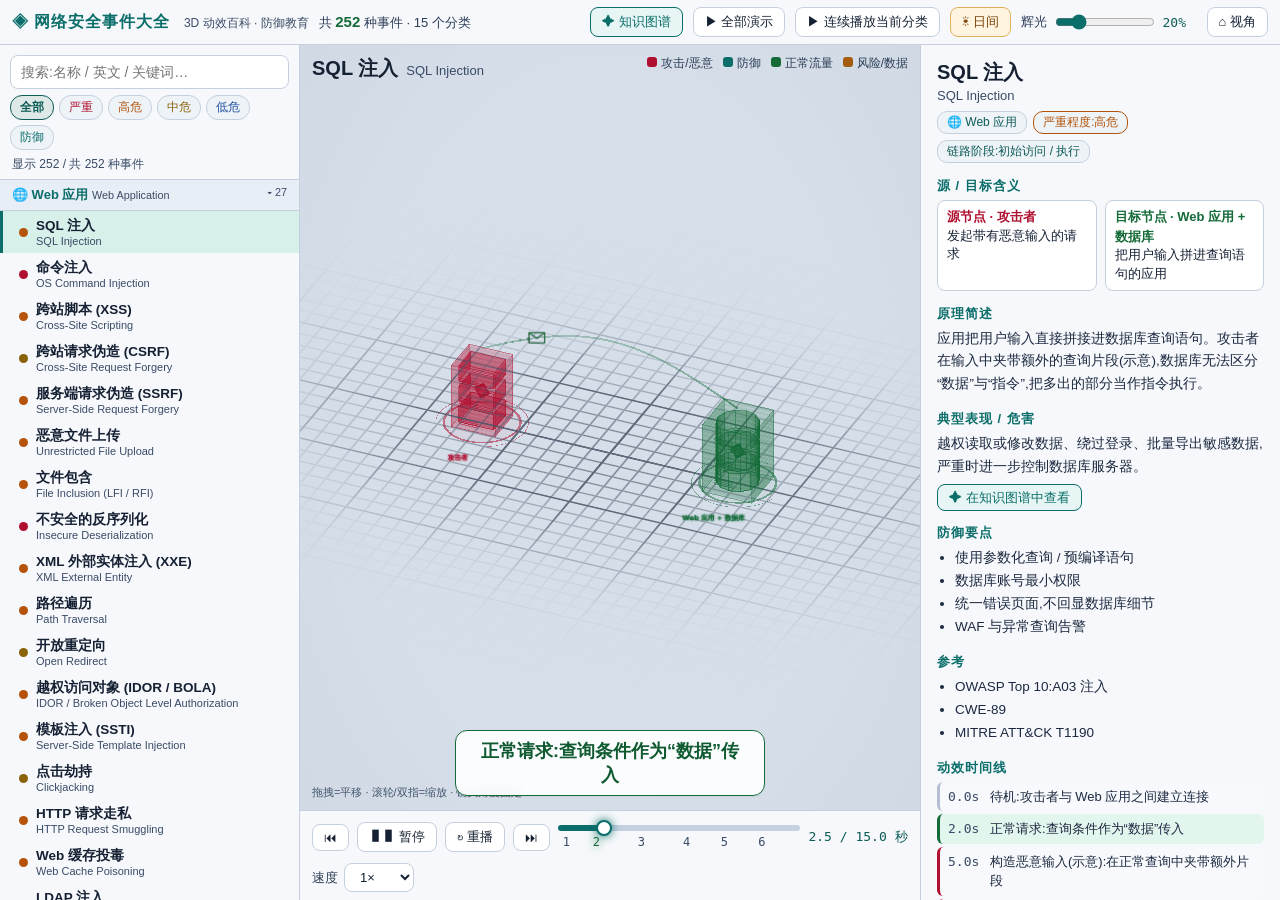
==== index.html @ c1c753a6 "Publish security encyclopedia site for GitHub Pages Offline Three.js encyclopedia (252 events) and k" ====
<!DOCTYPE html>
<html lang="zh-CN">
<head>
<meta charset="utf-8">
<meta name="viewport" content="width=device-width,initial-scale=1">
<link rel="icon" href="data:,">
<script>(function(){var t;try{t=localStorage.getItem('sec-theme')}catch(e){}if(t!=='light'&&t!=='dark'){try{t=matchMedia('(prefers-color-scheme: light)').matches?'light':'dark'}catch(e){t='dark'}}document.documentElement.setAttribute('data-theme',t)})();</script>
<title>网络安全事件大全 · 3D 动效百科</title>
<link rel="stylesheet" href="css/app.css?v=db5f9332">
</head>
<body>
<div id="app">
  <header>
    <div class="brand">◈ 网络安全事件大全 <small>3D 动效百科 · 防御教育</small></div>
    <div class="hstat" id="total"></div>
    <div class="grow"></div>
    <a class="navbtn" id="bGraph" href="graph.html" title="打开知识图谱:事件、攻击链、防守措施之间的关系">✦ 知识图谱</a>
    <button id="bAll" title="按列表顺序连续演示所有(筛选后的)事件">▶ 全部演示</button>
    <button id="bCat" title="连续播放当前所在分类的全部事件">▶ 连续播放当前分类</button>
    <button id="bTheme" type="button" title="当前夜间,点击切换到日间" aria-pressed="false">☾ 夜间</button>
    <label class="bl" title="全局辉光强度,默认 20%">辉光 <input id="bloom" autocomplete="off" type="range" min="0" max="100" step="1" value="20"><span id="bloomV">20%</span></label>
    <button id="bHome" title="恢复默认视角(镜头角度固定,可平移/缩放)">⌂ 视角</button>
  </header>
  <main>
    <aside id="left">
      <input id="q" type="search" placeholder="搜索:名称 / 英文 / 关键词…" autocomplete="off">
      <div id="sevs" class="chips"></div>
      <div id="cnt"></div>
      <div id="list"></div>
    </aside>
    <section id="center">
      <div id="stage"><canvas id="cv"></canvas>
        <div id="title"></div><div id="legend"><span><i class="atk"></i>攻击/恶意</span><span><i class="def"></i>防御</span><span><i class="ok"></i>正常流量</span><span><i class="warn"></i>风险/数据</span></div>
        <div id="hint">拖拽=平移 · 滚轮/双指=缩放 · 镜头角度固定</div><div id="cap"></div><div id="nodata"></div><div id="stnote"></div></div>
      <div id="ctl">
        <button id="bPrev" title="上一个事件 ([)">⏮</button>
        <button id="bPlay">❚❚ 暂停</button>
        <button id="bReplay">↻ 重播</button>
        <button id="bNext" title="下一个事件 (])">⏭</button>
        <div id="scrubWrap"><input id="scrub" autocomplete="off" type="range" min="0" max="1000" step="1" value="0"><div id="ticks"></div></div>
        <div id="tm">0.0 / 0.0 秒</div>
        <label class="bl">速度 <select id="speed" autocomplete="off"><option value="0.5">0.5×</option><option value="1" selected>1×</option><option value="1.5">1.5×</option><option value="2">2×</option><option value="3">3×</option></select></label>
        <div id="mode"></div>
      </div>
    </section>
    <aside id="detail"></aside>
  </main>
</div>
<script src="lib/three.bundle.js?v=ebfe9ba7"></script>
<script src="js/core.js?v=109ca2f6"></script>
<script src="js/prims.js?v=3e8d2f68"></script>
<script src="js/stage.js?v=00cfe2a3"></script>
<script src="data/cats.js?v=8409915d"></script>
<script src="data/schemes.js?v=8aa00a9e"></script>
<script src="data/schemes2.js?v=593a21cf"></script>
<script src="data/events-web.js?v=61dd27e4"></script>
<script src="data/events-net.js?v=aa576f40"></script>
<script src="data/events-host.js?v=6bc7ca82"></script>
<script src="data/events-iam.js?v=bb058e12"></script>
<script src="data/events-data.js?v=ba1b6ab3"></script>
<script src="data/events-cloud.js?v=4bb254eb"></script>
<script src="data/events-supply.js?v=dc6a4a79"></script>
<script src="data/events-mal.js?v=3850a72c"></script>
<script src="data/events-social.js?v=c982fb71"></script>
<script src="data/events-phys.js?v=ed2d6506"></script>
<script src="data/events-ext.js?v=c9924ac1"></script>
<script src="data/events-def.js?v=f7b6187c"></script>
<!--NEWEVENTS-->
<script src="data/events-new-ai.js?v=abe1772a"></script>
<script src="data/events-new-ai2.js?v=0f9c3b27"></script>
<script src="data/events-new-cloud.js?v=a2f6a455"></script>
<script src="data/events-new-cloud2.js?v=32ab3d2d"></script>
<script src="data/events-new-data.js?v=3c5e7b96"></script>
<script src="data/events-new-def.js?v=eb27bd5a"></script>
<script src="data/events-new-def2.js?v=16a28c69"></script>
<script src="data/events-new-ext.js?v=43191d41"></script>
<script src="data/events-new-fin.js?v=cb1f6fd4"></script>
<script src="data/events-new-fin2.js?v=125f478d"></script>
<script src="data/events-new-host.js?v=8c5f0060"></script>
<script src="data/events-new-host2.js?v=2a9ceafb"></script>
<script src="data/events-new-iam.js?v=e54e8b39"></script>
<script src="data/events-new-mal.js?v=7ca8ab10"></script>
<script src="data/events-new-net.js?v=44b6d0bb"></script>
<script src="data/events-new-net2.js?v=8e50277e"></script>
<script src="data/events-new-phys2.js?v=c5d9fb3d"></script>
<script src="data/events-new-social.js?v=131e1871"></script>
<script src="data/events-new-supply.js?v=2919c8de"></script>
<script src="data/events-new-web.js?v=e443692b"></script>
<script src="data/events-new-web2.js?v=45ce0a40"></script>
<script src="js/theme.js?v=69e90e94"></script>
<script src="js/app.js?v=1e4d242b"></script>
</body>
</html>
---- css/app.css ----
:root{
  --bg:#0b1020;--panel:#0d142a;--line:#24305a;--red:#ff4d5e;--cyan:#2ee6d6;--green:#7dffb0;--amber:#ffb04d;--dim:#7d8bb0;--txt:#e6f0ff;
  --txt2:#d3def5;--muted:#b6c4e6;--faint:#5f7098;--accent:#cfe;--ctrl:#141d3a;--ctrl-txt:#d8e6ff;--field:#0a1126;
  --chip:#101937;--chip-txt:#b6c4e6;--hover:#121c3b;--on:#133040;--cat:#0f1833;--nav-bg:#10243a;
  --cap-bg:rgba(9,14,32,.7);--cap-txt:#fff;--scrub-rest:#26335f;--tick:#2a3560;--tl:#0a1126;--tl-act:#112b30;
  --note:#5f6d92;--nodata:rgba(11,16,32,.88);--warn-bg:#1a1426;--warn-txt:#ffd9a8;--badge:#101937;--h2:#fff;
  --title-glow:0 0 12px rgba(46,230,214,.5);--brand-glow:0 0 10px rgba(46,230,214,.5);
  --btn-on:linear-gradient(180deg,#123a44,#0f2a36);
  --sev-c:#ff5d7a;--sev-h:#ff9a4d;--sev-m:#ffd24d;--sev-l:#7fb2ff;--sev-n:#2ee6d6;
  --g-event:#ff4d5e;--g-defense:#2ee6d6;--g-category:#8fa8ff;--g-stage:#b69cff;--g-asset:#ffb04d;--g-measure:#7dffb0;--g-ref:#a9b8dc;
  --c-event:#ff6b7a;--c-defense:#2ee6d6;--c-category:#8fa8ff;--c-stage:#b69cff;--c-asset:#ffb04d;--c-measure:#7dffb0;--c-ref:#a9b8dc;
  --e-belongs:#5f77c9;--e-stage:#b69cff;--e-asset:#ffb04d;--e-mitigate:#2ee6d6;--e-chain:#ff4d5e;--e-similar:#ffd24d;--e-measure:#7dffb0;--e-ref:#a9b8dc;
  --g-text:#e6f0ff;--g-text2:#c5d3f3;--g-halo:rgba(10,16,32,.92);--g-gap:#ffb04d;--g-sel:#ffffff;--g-defstroke:#d8fff9;
  --nb-e:#ff9aa5;--nb-d:#8ff3ea;--tip:rgba(13,20,42,.95);
  --gcenter:radial-gradient(ellipse at 50% 40%,#101a38 0%,#0a1020 70%);
  --panel-shadow:6px 0 24px rgba(0,0,0,.5);
  --sb-track:#0a1126;--sb-thumb:rgba(46,230,214,.34);--sb-thumb-hover:rgba(46,230,214,.72);--sb-active:rgba(125,255,176,.85);
  color-scheme:dark;
}
*{box-sizing:border-box}
html,body{margin:0;height:100%;background:var(--bg);color:var(--txt);font-family:"Noto Sans CJK SC","Noto Sans SC","Microsoft YaHei","PingFang SC","Hiragino Sans GB","WenQuanYi Micro Hei","Segoe UI",sans-serif;overflow:hidden;font-size:14px}
#app{display:flex;flex-direction:column;height:100%}
header{display:flex;align-items:center;gap:10px;padding:7px 12px;border-bottom:1px solid var(--line);background:var(--panel);flex:0 0 auto;flex-wrap:wrap}
.brand{font-weight:700;letter-spacing:1px;color:var(--cyan);text-shadow:var(--brand-glow);font-size:16px;white-space:nowrap}.brand small{color:var(--dim);font-weight:400;font-size:12px;margin-left:8px;letter-spacing:0;text-shadow:none}
.hstat{font-size:13px;color:var(--muted)}.hstat b{color:var(--green);font-size:15px}
.grow{flex:1}
button,select{font:inherit;color:var(--ctrl-txt);background:var(--ctrl);border:1px solid var(--line);border-radius:8px;padding:5px 11px;cursor:pointer;transition:.15s;font-size:13px}
button:hover,select:hover{border-color:var(--cyan);box-shadow:0 0 10px rgba(46,230,214,.3)}
button.on{background:var(--btn-on);border-color:var(--cyan);box-shadow:0 0 12px rgba(46,230,214,.4) inset}
label.bl{display:flex;align-items:center;gap:6px;font-size:13px;color:var(--muted);white-space:nowrap}label.bl input{width:100px;accent-color:var(--cyan)}label.bl span{min-width:34px;font-family:Consolas,monospace;color:var(--accent)}
main{flex:1 1 auto;min-height:0;display:grid;grid-template-columns:300px minmax(0,1fr) 360px}
aside{background:var(--panel);overflow:auto;min-height:0}
#left{border-right:1px solid var(--line);display:flex;flex-direction:column}
#detail{border-left:1px solid var(--line);padding:14px 16px 24px}
#q{margin:10px 10px 6px;padding:8px 10px;border-radius:8px;border:1px solid var(--line);background:var(--field);color:var(--txt);font:inherit;outline:none}
#q:focus{border-color:var(--cyan)}
.chips{display:flex;flex-wrap:wrap;gap:5px;padding:0 10px 6px}
.chip{padding:3px 9px;border-radius:12px;font-size:12px;border:1px solid var(--line);background:var(--chip);cursor:pointer;user-select:none;color:var(--chip-txt)}
.chip.on{color:#fff;border-color:currentColor;box-shadow:0 0 8px currentColor inset}
.chip[data-s=critical]{color:var(--sev-c)}.chip[data-s=high]{color:var(--sev-h)}.chip[data-s=medium]{color:var(--sev-m)}.chip[data-s=low]{color:var(--sev-l)}.chip[data-s=none]{color:var(--sev-n)}.chip[data-s=all]{color:var(--accent)}
#cnt{padding:0 12px 6px;font-size:12px;color:var(--dim)}
#list{flex:1;overflow:auto;padding-bottom:20px}
.cat{position:sticky;top:0;background:var(--cat);padding:6px 12px;font-weight:700;color:var(--accent);cursor:pointer;border-top:1px solid var(--line);border-bottom:1px solid var(--line);display:flex;justify-content:space-between;z-index:2;font-size:13px}
.cat small{color:var(--dim);font-weight:400}
.cat.cur{color:var(--cyan)}
.it{padding:6px 12px 6px 16px;cursor:pointer;display:flex;gap:8px;align-items:center;border-left:3px solid transparent}
.it:hover{background:var(--hover)}.it.on{background:var(--on);border-left-color:var(--cyan)}
.it .nm{flex:1;min-width:0}.it .nm b{display:block;font-weight:600;font-size:13.5px;white-space:nowrap;overflow:hidden;text-overflow:ellipsis}.it .nm i{display:block;font-style:normal;font-size:11px;color:var(--dim);white-space:nowrap;overflow:hidden;text-overflow:ellipsis}
.sv{width:9px;height:9px;border-radius:50%;flex:0 0 auto}
.sv.critical{background:var(--sev-c);box-shadow:0 0 6px var(--sev-c)}.sv.high{background:var(--sev-h);box-shadow:0 0 6px var(--sev-h)}.sv.medium{background:var(--sev-m);box-shadow:0 0 6px var(--sev-m)}.sv.low{background:var(--sev-l);box-shadow:0 0 6px var(--sev-l)}.sv.none{background:var(--sev-n);box-shadow:0 0 6px var(--sev-n)}
#center{display:flex;flex-direction:column;min-width:0;min-height:0}
#stage{flex:1 1 auto;min-height:0;position:relative;overflow:hidden}
canvas#cv{position:absolute;inset:0;width:100%;height:100%;display:block;touch-action:none;cursor:grab}canvas#cv:active{cursor:grabbing}
#title{position:absolute;left:12px;top:10px;pointer-events:none}
#title b{font-size:20px;text-shadow:var(--title-glow)}#title span{color:var(--dim);font-size:13px;margin-left:8px}
#legend{position:absolute;right:12px;top:10px;display:flex;gap:10px;font-size:12px;color:var(--muted);pointer-events:none}#legend i{display:inline-block;width:10px;height:10px;border-radius:3px;margin-right:4px;box-shadow:0 0 6px currentColor}#legend i.atk{background:var(--red)}#legend i.def{background:var(--cyan)}#legend i.ok{background:var(--green)}#legend i.warn{background:var(--amber)}
#hint{position:absolute;left:12px;bottom:10px;font-size:11px;color:var(--faint);pointer-events:none}
#cap{position:absolute;left:50%;bottom:14px;transform:translateX(-50%);max-width:88%;padding:8px 20px;border-radius:12px;background:var(--cap-bg);border:1px solid rgba(46,230,214,.35);font-size:18px;font-weight:600;color:var(--cap-txt);pointer-events:none;text-align:center;backdrop-filter:blur(4px)}
#cap.atk{border-color:rgba(255,77,94,.55);text-shadow:0 0 12px rgba(255,77,94,.5)}#cap.def{border-color:rgba(46,230,214,.6);text-shadow:0 0 12px rgba(46,230,214,.5)}#cap.warn{border-color:rgba(255,176,77,.6)}#cap.ok{border-color:rgba(125,255,176,.45)}
#nodata{position:absolute;inset:0;display:none;align-items:center;justify-content:center;color:var(--dim);font-size:16px;background:var(--nodata);z-index:6}#nodata .nd{max-width:560px;padding:18px 22px;border:1px solid var(--amber);border-radius:10px;color:var(--warn-txt);line-height:1.7;background:var(--warn-bg)}
#stnote{position:absolute;left:12px;top:46px;display:none;font-size:12px;color:var(--warn-txt);background:var(--warn-bg);border:1px solid var(--amber);border-radius:8px;padding:5px 10px;z-index:5;max-width:70%}
#ctl{display:flex;align-items:center;gap:8px;flex-wrap:wrap;padding:8px 12px;border-top:1px solid var(--line);background:var(--panel);flex:0 0 auto}
#scrubWrap{flex:1 1 220px;position:relative;min-width:160px;height:36px}
#scrub{width:100%;margin:0;-webkit-appearance:none;appearance:none;height:6px;border-radius:4px;background:linear-gradient(90deg,var(--cyan) var(--p,0%),var(--scrub-rest) var(--p,0%));outline:none;position:absolute;top:6px;left:0}
#scrub::-webkit-slider-thumb{-webkit-appearance:none;width:16px;height:16px;border-radius:50%;background:#fff;box-shadow:0 0 10px var(--cyan);border:2px solid var(--cyan);cursor:pointer}
#scrub::-moz-range-thumb{width:14px;height:14px;border-radius:50%;background:#fff;border:2px solid var(--cyan);cursor:pointer}
#ticks{position:absolute;left:8px;right:8px;top:16px;height:18px}
#ticks span{position:absolute;transform:translateX(-50%);font-size:12px;color:var(--dim);cursor:pointer;padding:0 3px;font-family:Consolas,monospace}
#ticks span.act{color:var(--green);text-shadow:0 0 8px var(--green)}
#tm{font-family:Consolas,"DejaVu Sans Mono",monospace;font-size:13px;color:var(--accent);min-width:100px;text-align:center}
#mode{font-size:12px;color:var(--amber);min-width:90px}
#detail h2{margin:0 0 2px;font-size:20px;color:var(--h2)}#detail .en{color:var(--dim);font-size:13px;margin-bottom:8px}
.badges{display:flex;flex-wrap:wrap;gap:6px;margin-bottom:10px}.badge{font-size:12px;padding:2px 9px;border-radius:10px;border:1px solid var(--line);background:var(--badge);color:var(--accent)}
.badge.sev-critical{color:var(--sev-c);border-color:var(--sev-c)}.badge.sev-high{color:var(--sev-h);border-color:var(--sev-h)}.badge.sev-medium{color:var(--sev-m);border-color:var(--sev-m)}.badge.sev-low{color:var(--sev-l);border-color:var(--sev-l)}.badge.sev-none{color:var(--sev-n);border-color:var(--sev-n)}
#detail h3{font-size:13px;color:var(--cyan);margin:14px 0 5px;letter-spacing:1px}
#detail p{margin:0;line-height:1.7;color:var(--txt2);font-size:13.5px}
#detail ul{margin:0;padding-left:18px;line-height:1.7;color:var(--txt2);font-size:13.5px}
.roles{display:grid;grid-template-columns:1fr 1fr;gap:8px}.role{border:1px solid var(--line);border-radius:8px;padding:6px 9px;background:var(--field);font-size:12.5px;line-height:1.5}.role b{display:block;font-size:13px}.role.s b{color:var(--red)}.role.d b{color:var(--green)}
.tl{list-style:none;padding:0!important;margin:0}.tl li{display:flex;gap:8px;padding:5px 8px;border-radius:6px;cursor:pointer;border-left:3px solid var(--tick);margin-bottom:3px;background:var(--tl);font-size:13px;line-height:1.5}.tl li:hover{background:var(--hover)}.tl li.act{border-left-color:var(--green);background:var(--tl-act)}.tl li.atk{border-left-color:var(--red)}.tl li.def{border-left-color:var(--cyan)}.tl li time{color:var(--dim);font-family:Consolas,monospace;min-width:34px}
.note{margin-top:16px;font-size:11.5px;color:var(--note);line-height:1.6}
@media (max-width:1180px){main{grid-template-columns:260px minmax(0,1fr);grid-template-rows:minmax(0,1fr) 38%}#detail{grid-column:1/-1;border-left:0;border-top:1px solid var(--line)}}
@media (max-width:720px){main{grid-template-columns:1fr;grid-template-rows:34% 46% 20%;overflow:auto}#left{border-right:0}#legend{display:none}#cap{font-size:15px}}

a.navbtn{font:inherit;font-size:13px;color:var(--cyan);background:var(--nav-bg);border:1px solid var(--cyan);border-radius:8px;padding:5px 11px;text-decoration:none;white-space:nowrap;transition:.15s}a.navbtn:hover{box-shadow:0 0 10px rgba(46,230,214,.35)}

/* ===== 统一滚动条(index.html 与 graph.html 共用) ===== */
/* Chrome / Edge / Safari:细 8px、轨道与滑块走变量,日间在 html[data-theme=light] 里覆盖 */
*::-webkit-scrollbar{width:8px;height:8px;background:transparent}
*::-webkit-scrollbar-track{background:var(--sb-track);border-radius:8px;box-shadow:inset 0 0 0 1px rgba(36,48,90,.55)}
*::-webkit-scrollbar-thumb{background:var(--sb-thumb);border-radius:8px;border:1px solid transparent;background-clip:padding-box;transition:background .15s}
*::-webkit-scrollbar-thumb:hover{background:var(--sb-thumb-hover);background-clip:padding-box;box-shadow:0 0 8px rgba(46,230,214,.55)}
*::-webkit-scrollbar-thumb:active{background:var(--sb-active);background-clip:padding-box}
*::-webkit-scrollbar-corner{background:transparent}
*::-webkit-scrollbar-button{display:none;width:0;height:0}
/* Firefox 等:标准属性兜底。注意 Chrome 121+ 只要设置了 scrollbar-color 就会忽略上面的 ::-webkit-scrollbar,所以仅在不支持 webkit 伪元素的浏览器里启用 */
@supports not selector(::-webkit-scrollbar){*{scrollbar-width:thin;scrollbar-color:rgba(46,230,214,.5) #0a1126}}

/* ===== 日间模式:html 与 body 都带 data-theme="light"(html 在首屏前就设上,避免闪白/闪黑) ===== */
html[data-theme="light"]{
  --bg:#e7eef6;--panel:#f6f8fb;--line:#c5d0de;--red:#b01030;--cyan:#0b6e6a;--green:#146b38;--amber:#a35d0c;--dim:#3a4b66;--txt:#152033;
  --txt2:#1c2940;--muted:#2c3d56;--faint:#44556e;--accent:#0d5c56;--ctrl:#ffffff;--ctrl-txt:#152033;--field:#ffffff;
  --chip:#eef3f8;--chip-txt:#24344c;--hover:#e4edf6;--on:#d7f0ea;--cat:#e8eef6;--nav-bg:#e7f6f4;
  --cap-bg:rgba(255,255,255,.9);--cap-txt:#152033;--scrub-rest:#c5d0e0;--tick:#b4c0d2;--tl:#f7f9fc;--tl-act:#e3f6ee;
  --note:#4a5b74;--nodata:rgba(231,238,246,.94);--warn-bg:#fff6e8;--warn-txt:#7a4208;--badge:#eef3f8;--h2:#152033;
  --title-glow:none;--brand-glow:none;--btn-on:#d8f4ef;
  --sev-c:#b01030;--sev-h:#b45309;--sev-m:#8a6208;--sev-l:#1e4e9e;--sev-n:#0b6e6a;
  --g-event:#b01030;--g-defense:#0b6e6a;--g-category:#2f4eae;--g-stage:#5c3aa8;--g-asset:#a35d0c;--g-measure:#146b38;--g-ref:#3a4c68;
  --c-event:#b01030;--c-defense:#0b6e6a;--c-category:#2f4eae;--c-stage:#5c3aa8;--c-asset:#a35d0c;--c-measure:#146b38;--c-ref:#3a4c68;
  --e-belongs:#2f4eae;--e-stage:#5c3aa8;--e-asset:#a35d0c;--e-mitigate:#0b6e6a;--e-chain:#b01030;--e-similar:#8a6208;--e-measure:#146b38;--e-ref:#3a4c68;
  --g-text:#152033;--g-text2:#24344c;--g-halo:rgba(246,248,251,.94);--g-gap:#a35d0c;--g-sel:#152033;--g-defstroke:#083f3d;
  --nb-e:#9a1028;--nb-d:#085e5a;--tip:rgba(255,255,255,.97);
  --gcenter:radial-gradient(ellipse at 50% 42%,#f7f9fc 0%,#d5dee9 74%);
  --panel-shadow:6px 0 24px rgba(40,60,90,.16);
  --sb-track:#e3ebf4;--sb-thumb:rgba(11,110,106,.42);--sb-thumb-hover:rgba(11,110,106,.78);--sb-active:rgba(20,107,56,.85);
  color-scheme:light;
}
html[data-theme="light"] body{background:var(--bg);color:var(--txt)}
html[data-theme="light"] button:hover,html[data-theme="light"] select:hover{box-shadow:none}
html[data-theme="light"] button.on{color:#085e5a;box-shadow:none}
html[data-theme="light"] #bTheme.on{background:#fff4e0;color:#7a4208;border-color:#e0b15a;box-shadow:none}
html[data-theme="light"] .chip.on{color:inherit;background:color-mix(in srgb, currentColor 14%, #fff);box-shadow:none;font-weight:700}
html[data-theme="light"] .chip.on[data-s=critical]{color:var(--sev-c)}
html[data-theme="light"] .chip.on[data-s=high]{color:var(--sev-h)}
html[data-theme="light"] .chip.on[data-s=medium]{color:var(--sev-m)}
html[data-theme="light"] .chip.on[data-s=low]{color:var(--sev-l)}
html[data-theme="light"] .chip.on[data-s=none]{color:var(--sev-n)}
html[data-theme="light"] .chip.on[data-s=all]{color:var(--accent)}
html[data-theme="light"] #cap{border-color:#9eb0c6;box-shadow:0 1px 2px rgba(20,40,70,.06)}
html[data-theme="light"] #cap.atk{border-color:var(--red);color:#8e1028;text-shadow:none}
html[data-theme="light"] #cap.def{border-color:var(--cyan);color:#085e5a;text-shadow:none}
html[data-theme="light"] #cap.warn{border-color:var(--amber);color:#7a4208;text-shadow:none}
html[data-theme="light"] #cap.ok{border-color:var(--green);color:#0f5a30;text-shadow:none}
html[data-theme="light"] #legend i{box-shadow:none}
html[data-theme="light"] .sv{box-shadow:none}
html[data-theme="light"] a.navbtn:hover{box-shadow:none}
html[data-theme="light"] #stnote{border-color:var(--amber)}
@supports not selector(::-webkit-scrollbar){
  html[data-theme="light"] *{scrollbar-color:rgba(11,110,106,.55) #e3ebf4}
}
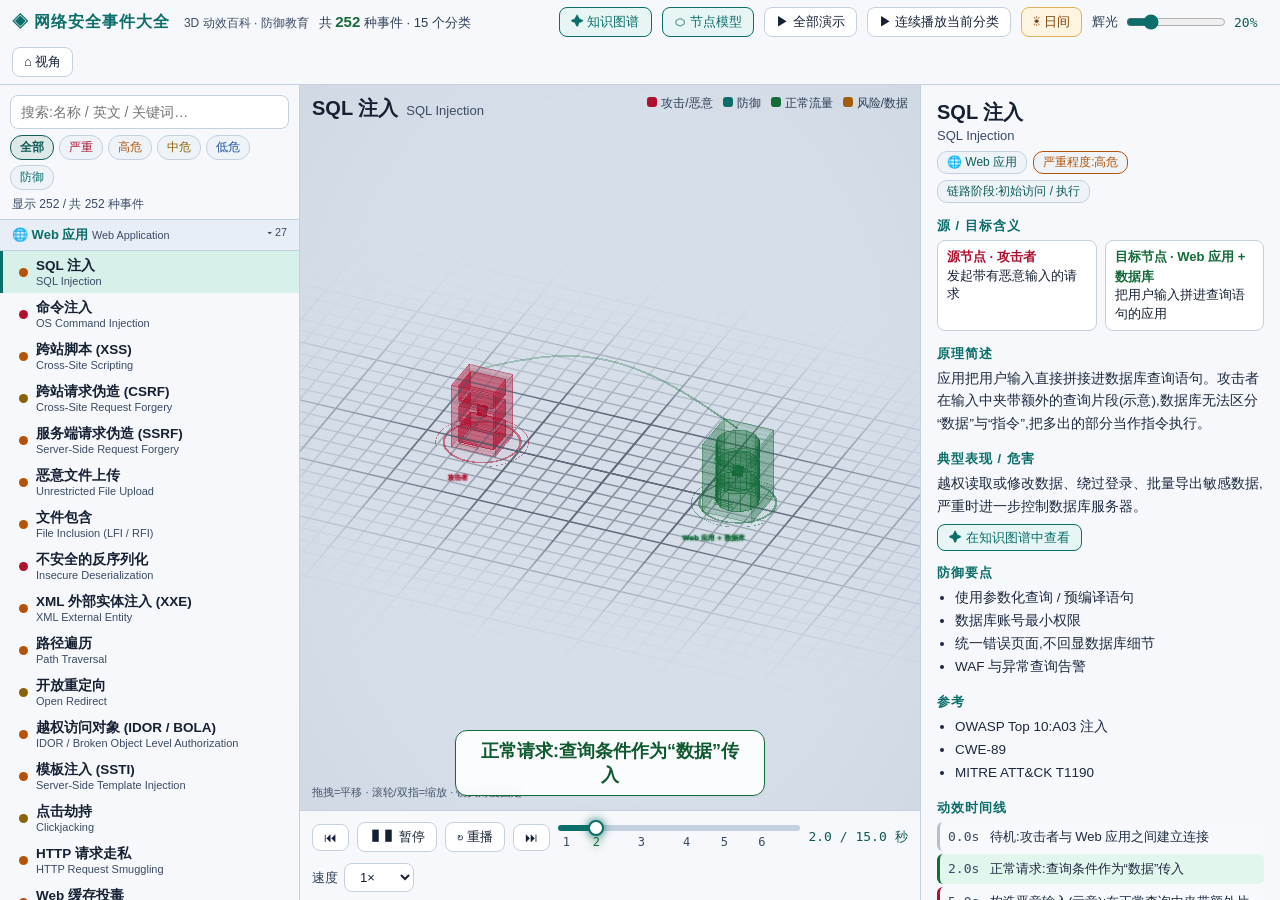
==== commit e1063ba7: "Add generic security node model library (nodes.html, nodelib.js, spec JSON, research doc)" ====
--- a/index.html
+++ b/index.html
@@ -15,6 +15,7 @@
     <div class="hstat" id="total"></div>
     <div class="grow"></div>
     <a class="navbtn" id="bGraph" href="graph.html" title="打开知识图谱:事件、攻击链、防守措施之间的关系">✦ 知识图谱</a>
+    <a class="navbtn" id="bNodes" href="nodes.html" title="通用网络安全节点模型库">⬡ 节点模型</a>
     <button id="bAll" title="按列表顺序连续演示所有(筛选后的)事件">▶ 全部演示</button>
     <button id="bCat" title="连续播放当前所在分类的全部事件">▶ 连续播放当前分类</button>
     <button id="bTheme" type="button" title="当前夜间,点击切换到日间" aria-pressed="false">☾ 夜间</button>
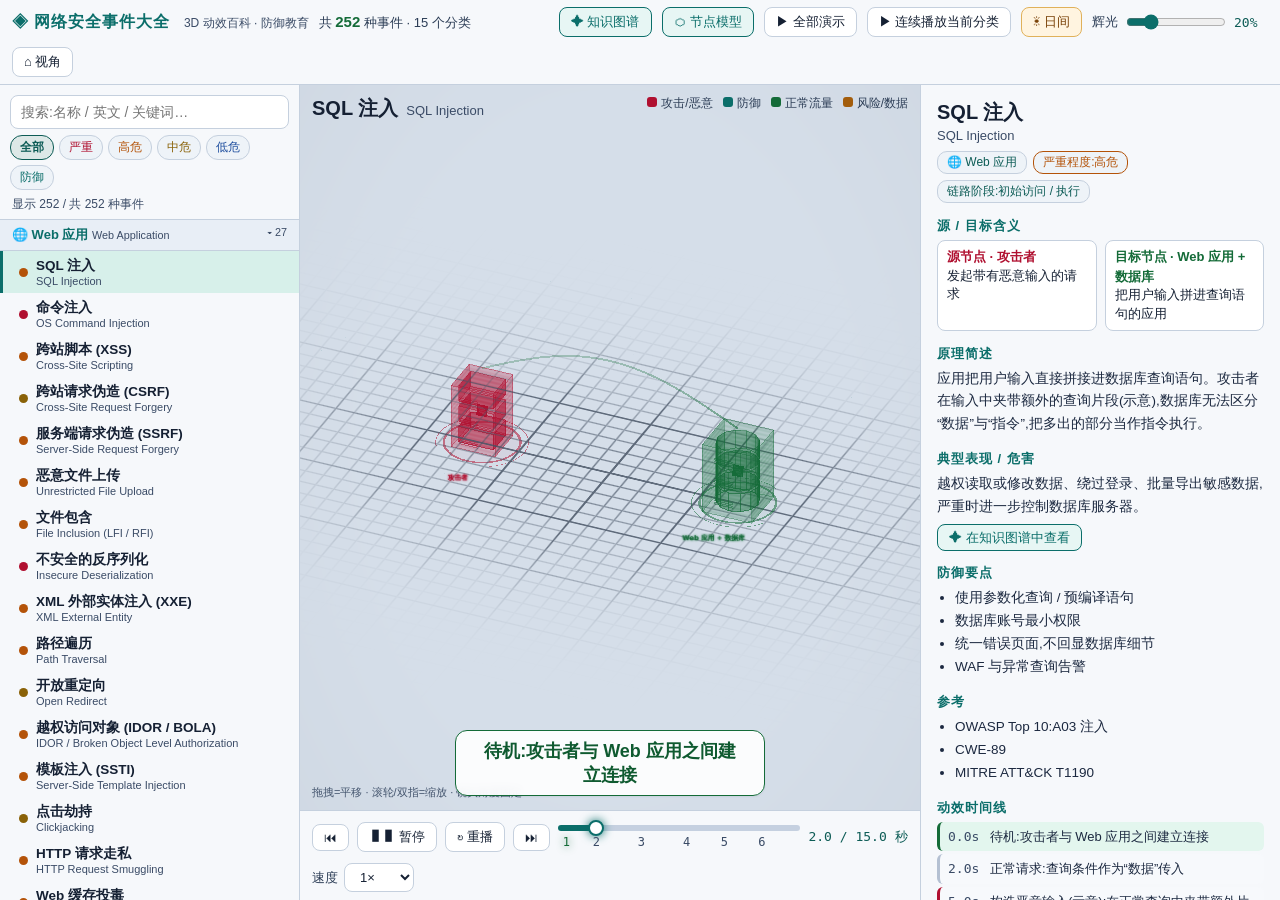
==== commit a91893ea: "v9: orbit view in detail/quad, shared event-style ground, redesigned attacker/insider/C2" ====
--- a/index.html
+++ b/index.html
@@ -48,9 +48,10 @@
   </main>
 </div>
 <script src="lib/three.bundle.js?v=ebfe9ba7"></script>
+<script src="js/ground.js?v=659aef87"></script>
 <script src="js/core.js?v=109ca2f6"></script>
 <script src="js/prims.js?v=3e8d2f68"></script>
-<script src="js/stage.js?v=00cfe2a3"></script>
+<script src="js/stage.js?v=ee9319a2"></script>
 <script src="data/cats.js?v=8409915d"></script>
 <script src="data/schemes.js?v=8aa00a9e"></script>
 <script src="data/schemes2.js?v=593a21cf"></script>
